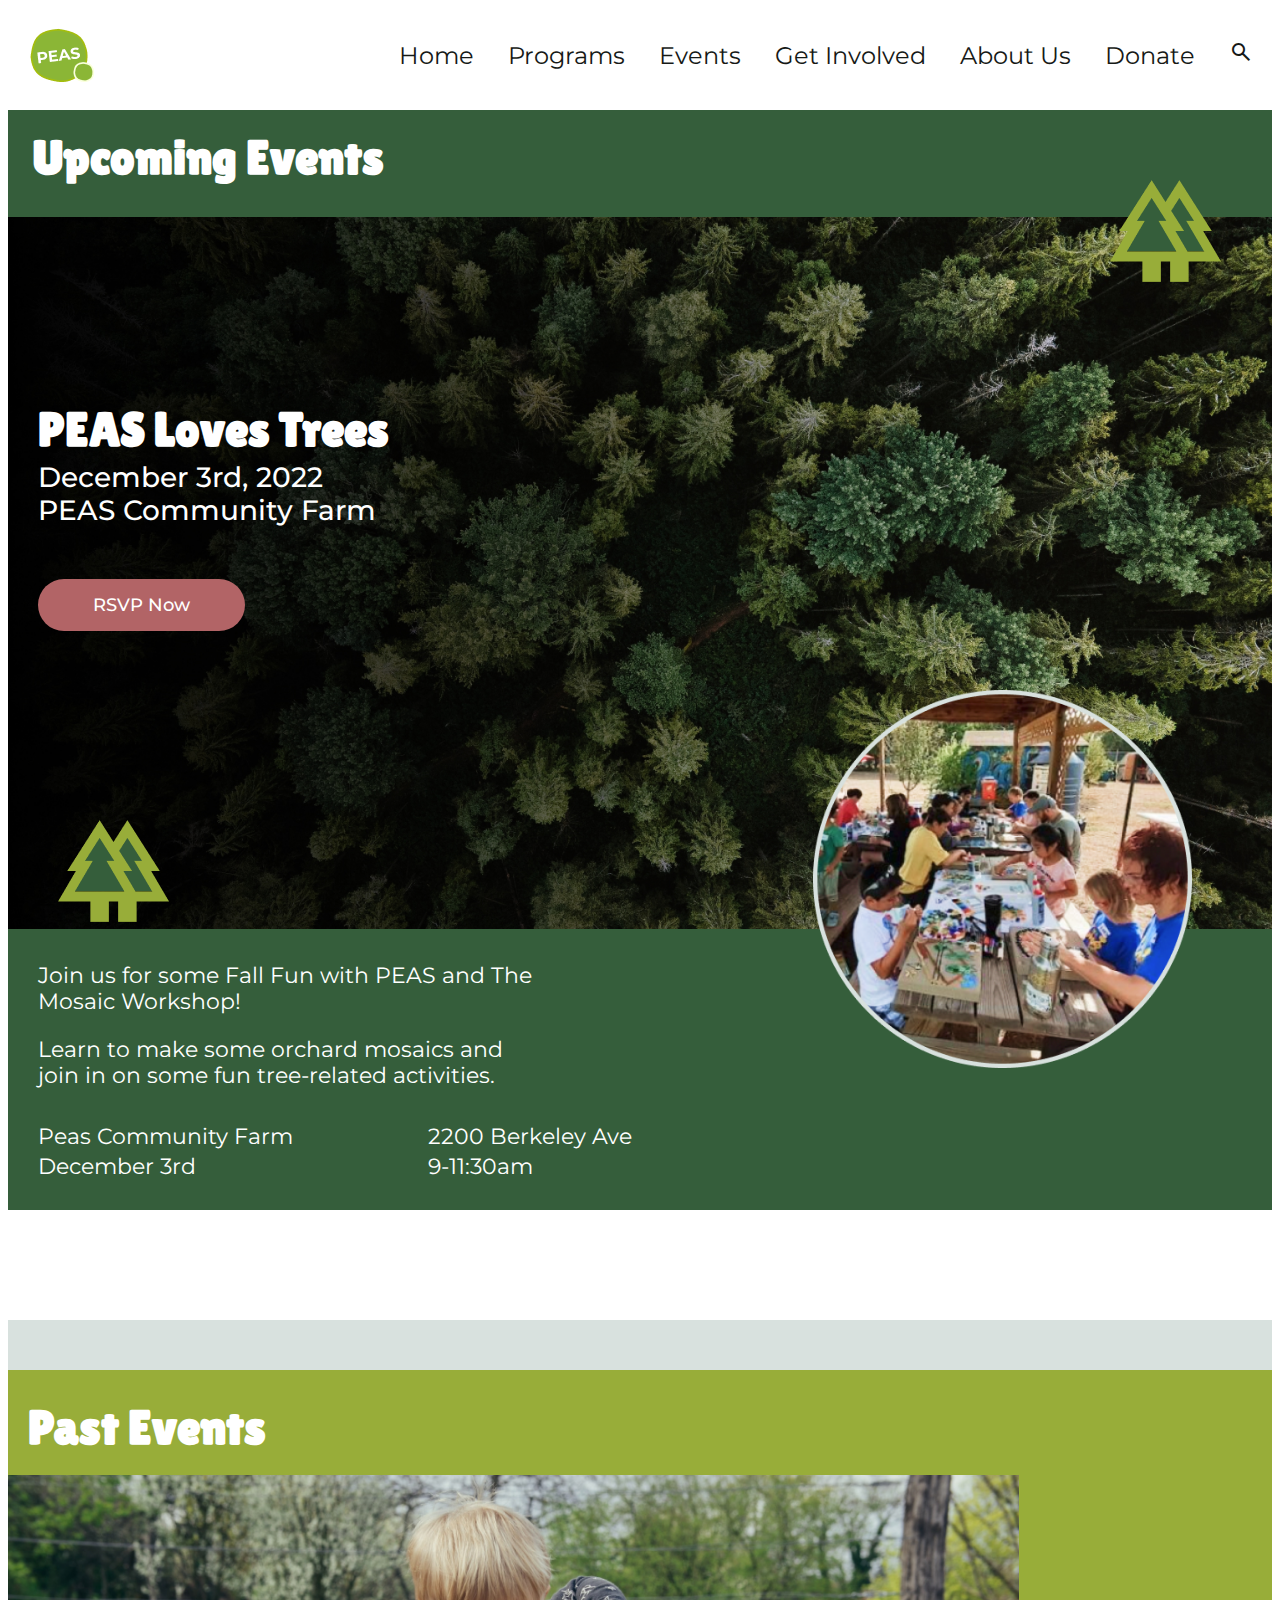
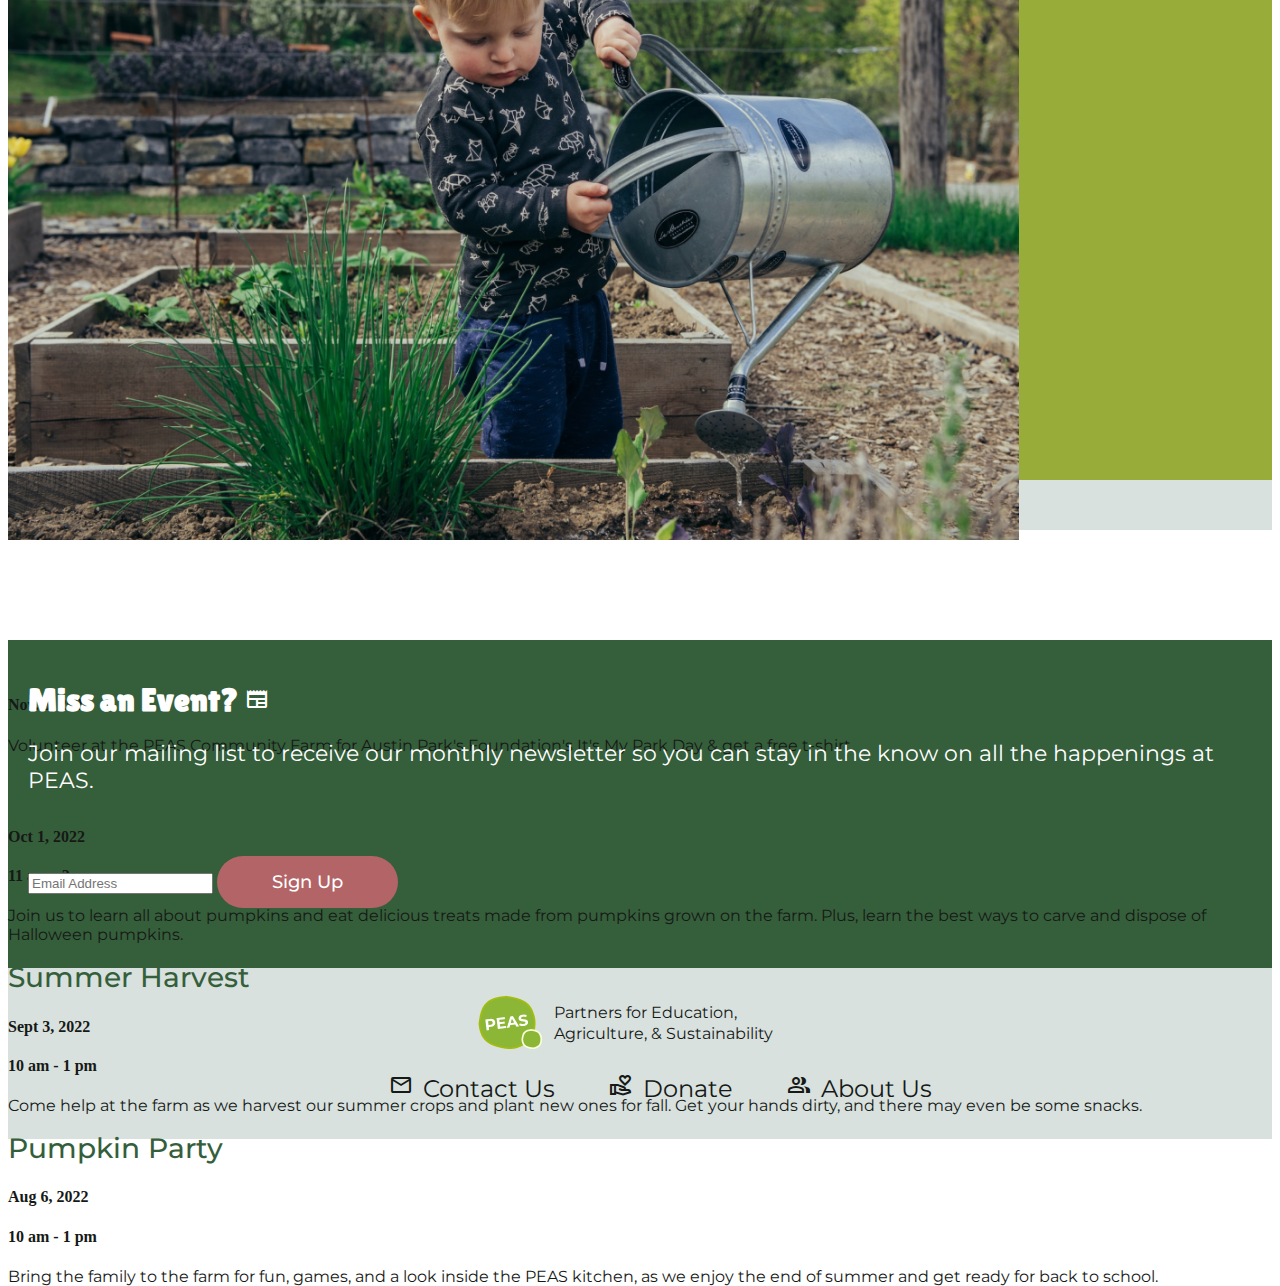
==== events.html @ c5de3082 "Initial Commit" ====
<!DOCTYPE html>
<html lang="en">
  <head>
    <meta charset="UTF-8">
    <meta name="viewport" content="width=device-width, initial-scale=1.0">
    <meta http-equiv="X-UA-Compatible" content="ie=edge">
    <title>Events - PEAS</title>
    <link rel="stylesheet" href="css/style.css">
    <link rel="icon" type="image/x-icon" href="images/Logo.png">
    <link rel="preconnect" href="https://fonts.googleapis.com"><link rel="preconnect" href="https://fonts.gstatic.com" crossorigin><link href="https://fonts.googleapis.com/css2?family=Lilita+One&family=Montserrat:ital,wght@0,400;0,500;0,700;1,400&display=swap" rel="stylesheet">
    <link rel="stylesheet" href="https://fonts.googleapis.com/css2?family=Material+Symbols+Outlined:opsz,wght,FILL,GRAD@20..48,100..700,0..1,-50..200" />
  </head>
  <body>
    <header>
      <img src="images/Logo.png" alt="PEAS logo - PEAS written in white on a green pea">
      <ul>
        <li class="nav">Home</li>
        <li class="nav">Programs</li>
        <li class="nav">Events</li>
        <li class="nav">Get Involved</li>
        <li class="nav">About Us</li>
        <li class="nav"><a href="donate.html">Donate</a></li>
        <li class="nav">
          <span class="material-symbols-outlined">search</span>
        </li>
      </ul>
    </header>

    <main>
      <div id="events-hero">
        <h1 id="hero-headline">Upcoming Events</h1>
        <img src="images/Tree Icon Lg.png" alt="a pine tree icon" id="tree1">
        <img src="images/events-hero.jpg" alt="An overhead shot of a lot of pine trees">
         <div id="upcoming">
          <h1 id="upcoming-headline">PEAS Loves Trees</h1>
          <h2 class="upcoming-copy">December 3rd, 2022</h2>
          <h2 class="upcoming-copy">PEAS Community Farm</h2>
          <button class="btn-large btn-pink">RSVP Now</button>
          <img src="images/Tree Icon Lg.png" alt="a pine tree icon" id="tree2">
        </div> 
        <div id="upcoming-info">
          <h3 class="event-info">Join us for some Fall Fun with PEAS and The Mosaic Workshop!</h3>
          <h3 class="event-info">Learn to make some orchard mosaics and join in on some fun tree-related activities.</h3>
          <div class="info-left">
            <h3>Peas Community Farm</h3>
            <h3>December 3rd</h3>
          </div>
          <div class="info-right">
            <h3>2200 Berkeley Ave</h3>
            <h3>9-11:30am</h3>
          </div>
          <img src="images/Event Detail Image.png" alt="people sitting at outdoor tables doing crafts" id="event-detail">
        </div>
      </div>
      <div id="past-events">
        <div id="past-banner">
          <h1>Past Events</h1>
          <img src="images/kid watering can.png" alt="a small child watering plants in a garden">
          <h1>Last Month:</h1>
          <div class="event-card dark-green">
            <h2>It's My Park Day</h2>
            <h4>Nov. 5, 2022</h4>
            <p>Volunteer at the PEAS Community Farm for Austin Park's Foundation's It's My Park Day & get a free t-shirt.</p>
          </div>
          <div class="event-card light-green">
            <h2>Pumpkin Party</h2>
            <h4>Oct 1, 2022</h4>
            <h4>11 am - 2 pm</h4>
            <p>Join us to learn all about pumpkins and eat delicious treats made from pumpkins grown on the farm. Plus, learn the best ways to carve and dispose of Halloween pumpkins.</p>
          </div>
          <div class="event-card light-green">
            <h2>Summer Harvest</h2>
            <h4>Sept 3, 2022</h4>
            <h4>10 am - 1 pm</h4>
            <p>Come help at the farm as we harvest our summer crops and plant new ones for fall. Get your hands dirty, and there may even be some snacks.</p>
          </div>
          <div class="event-card light-green">
            <h2>Pumpkin Party</h2>
            <h4>Aug 6, 2022</h4>
            <h4>10 am - 1 pm</h4>
            <p>Bring the family to the farm for fun, games, and a look inside the PEAS kitchen, as we enjoy the end of summer and get ready for back to school.</p>
          </div>
        </div>
      </div>
      <div id="events-newsletter">
        <div id="news-left">
          <h1>Miss an Event? <span class="material-symbols-outlined">
          newspaper</span>
          </h1>
          <h3>Join our mailing list to receive our monthly newsletter so you can stay in the know on all the happenings at PEAS.</h3>
        </div>
        <div class="news-right">
          <input type="text" placeholder="Email Address">
          <button class="btn-large btn-pink">Sign Up</button>
        </div>
      </div>
    </main>

    <footer>
      <div class="footer-top">
        <img src="images/Logo.png" alt="PEAS logo - PEAS written in white on a green pea">
        <div class="logo-label">
          <p>Partners for Education,</p> 
          <p>Agriculture, & Sustainability</p>
        </div>
      </div>
      <div class="footer-bottom">
        <ul>
          <li>
            <span class="material-symbols-outlined">mail</span>Contact Us
          </li>
          <li>
            <span class="material-symbols-outlined">volunteer_activism</span>Donate
          </li>
          <li>
            <span class="material-symbols-outlined">group</span>About Us
          </li>
        </ul>
      </div>
    </footer>
  </body>
</html>
---- css/style.css ----
/* Global Styles */

html{
    max-width: 100%;
    color: #161916;
}

a {
    text-decoration: none;
    color: #161916;
}

h1{
    font-family: 'Lilita One', 'Segoe UI', Tahoma, Geneva, Verdana, sans-serif;
    font-size: 48px;
    color: white;
}

h2{
    font-family: 'Montserrat', Arial, Helvetica, sans-serif;
    font-size: 28px;
    font-weight: 500;
    color: white;
}

h3{
    font-family: 'Montserrat', Arial, Helvetica, sans-serif;
    font-size: 22px;
    font-weight: 400;
    color: white;
}

p {
    font-family: 'Montserrat', Arial, Helvetica, sans-serif;
    font-size: 16px;
}

ul {
    text-decoration: none;
}

li {
    text-decoration: none;
    display: inline-block;
    font-family: 'Montserrat', Arial, Helvetica, sans-serif;
    font-size: 24px;
}

main {
    z-index: 2;
}

img {
    max-width: 100%;
}

button {
    border-radius: 35px;
    font-family: 'Montserrat', Arial, Helvetica, sans-serif;
    font-size: 18px;
    font-weight: 500;
}

.btn-large {
    padding: 15px 55px;
    margin: 40px 0;
}

.btn-small {
    padding: 6px 12px;
    font-size: 16px;
    margin: 5px 0;
}

.btn-light {
    background-color: #98AD39;
    border: none;
}

.btn-dark {
    background-color: #355E3B;
    border: none;
    color: white;
}

.btn-pink {
    background-color: #B26466;
    border: none;
    color: white;
}

.btn-outline {
    background-color: white;
    border: 2px solid #355E3B;
    color: #355E3B;;
}

/* Header */
header {
    height: 110px;
    width: 100%;
    max-width: 100%;
    position: fixed;
    top: 0;
    display: flex;
    background-color: white;
    display: flex;
    justify-content: space-between;
    align-items: center;
    padding: 0 20px;
    overflow: hidden;
    z-index: 1;
}

header ul {
    padding-right: 40px;
}

header li {
    margin: 0 15px;
}

/* Hero */
#hero {
    margin-top: 110px;
    max-width: 100%;
    color: white;
    position: relative;
    height: 910px;
    background-color: #355E3B;
    border: 1px solid red;;
}

.hero-img {
    height: 900px;
    width: 1512px;
    max-width: 100%;
}

#hero h1 {
    position: absolute;
    top: 36px;
    left: 30px;
}

#hero h2 {
    position: absolute;
    top: 445px;
    left: 30px;
    color: white;
}

#heart {
    position: absolute;
    top: 0;
    left: 280px;
}

#hero p {
    position: absolute;
    top: 500px;
    left: 30px;
    width: 285px;
}
/* Donate */
#donate {
    background-color: #D8E1DE;
    display: flex;
    justify-content: center;
    align-items: center;
    padding: 60px 10px;
}

#donate h1, h2 {
    color: #355E3B;
    margin-top: 0px;
}

.donation-form {
    max-width: 95%;
    background-color: white;
    border: 3px solid #355E3B;
    border-radius: 8px;
    display: flex;
    padding: 60px 80px;
    box-shadow: 4px 4px 4px #355E3B;
}

.left {
    display: flex;
    flex-direction: column;
    justify-content: flex-start;
    width: 60%;
    padding: 0 10px;
}

.radio {
    font-weight: 500;
}

form {
    font-family: 'Montserrat', Arial, Helvetica, sans-serif;
}

#donate input[type=text] {
    font-size: 16px;
    border: 2px solid #355E3B;
    border-radius: 4px;
    font-family: 'Montserrat', Arial, Helvetica, sans-serif;
    padding: 0 10px;
}

input[type=radio] {
    color: #355E3B;
}

.right {
    width: 40%;
    display: flex;
    justify-content: center;
    align-items: center;
    flex-direction: column;
    padding: 0 30px;
}

.right h2{
    margin-top: 100px;
}

.button-row {
    margin-top: 10px;
}

/* Message & Newsletter */
#msg-news {
    background-color: #355E3B;
    padding: 60px 30px;
    display: flex;
    flex-direction: row;
    justify-content: space-around;
}

#msg-news h2 {
    color: #161916;
}

.message {
    background-color: #B26466;
    width: 55%;
    border-radius: 5px;
    padding: 30px 10px;
    position: relative;
}

.message h2 {
    width: 300px;
    position: absolute;
    top: 80px;
    left: 400px;
    padding-left: 20px;
}

#letter {
    display: flex;
    flex-direction: column;
    justify-content: right;
    align-items: flex-end;
    margin-right: 30px;
    margin-top: -145px;
}

#ltr1 {
    width: 350px;
    text-align: right;
    top: 20px;
    right: 20px;
}

.ltr2 {
    width: 550px;
}

.signature-box {
    display: flex;
    justify-content: center;
    align-items: flex-end;
    flex-direction: row;
    margin-left: 80px;
}

#hand {
    position: absolute;
    bottom: 80px;
    left: 200px;
}

.newsletter {
    background-color:#D8E1DE;
    width: 30%;
    margin-left: 30px;
    border-radius: 5px;
    display: flex;
    flex-direction: column;
    align-items: center;
    justify-content: space-around;
    padding: 40px;
}

.newsletter img {
    margin-top: 20px;
}

.newsletter h2 {
    max-width: 80%;
    text-align: center;
}

#email {
    font-size: 16px;
    border: 3px solid #B26466;
    border-radius: 4px;
    font-family: 'Montserrat', Arial, Helvetica, sans-serif;
    padding: 10px 40px;
}

/* Footer */
footer {
    background-color: #D8E1DE;
    max-height: 220px;
    display: flex;
    flex-direction: column;
    padding: 20px 100px;
}

footer .div {
    display: flex;
    flex-wrap: wrap;
    align-items: center;
    justify-content: center;
}

.footer-top {
    width: 100%;
    display: flex;
    justify-content: center;
    align-items: center;
}

.logo-label {
    width: 250px;
    line-height: 5px;
    margin-left: 10px;
}

.footer-bottom {
    display: flex;
    justify-content: center;

}

footer span {
    margin-right: 10px;
}

footer li {
    margin: 0 25px;
}

/* Events Page Styles */

/* Hero */
#events-hero {
    margin-top: 110px;
    background-color:#355E3B;
    position: relative;
    padding-bottom: 20px;
    height: 1080px;
}

#hero-headline{
    padding-top: 20px;
    margin-left: 25px;
}

#upcoming {
    position: absolute;
    top: 300px;
    left: 30px;
}

#upcoming-headline{
  line-height: 20px;
  margin-top: 10px;
}

#tree1 {
    position: absolute;
    top: 60px;
    right: 50px;
}

#tree2 {
    position: absolute;
    top: 400px;
    left: 20px;
}

.upcoming-copy {
    color: white;
    line-height: 10px;
}

#upcoming-info {
    margin: 30px;
    line-height: 26px;
}

.event-info {
    max-width: 500px;
}

.info-left {
    line-height: 8px;
    position: absolute;
}

.info-right {
    line-height: 8px;
    position: absolute;
    left: 420px;
}

#event-detail {
    position: absolute;
    top: 580px;
    right: 80px;
    max-width: 30%;
}

/* Past Events */
#past-events {
    background-color: #D8E1DE;
    margin-top: 110px;
    padding: 50px 0;
}

#past-banner {
    background-color: #98AD39;
    padding-top: 10px;
    max-height: 700px;
}

#past-banner h1 {
    margin: 20px;
}

#past-banner img {
    max-width: 80%;
}

/* Newsletter */
#events-newsletter {
    margin-top: 110px;
    background-color: #355E3B;
    padding: 20px;
}
#events-newsletter h1 {
    font-size: 32px;
}
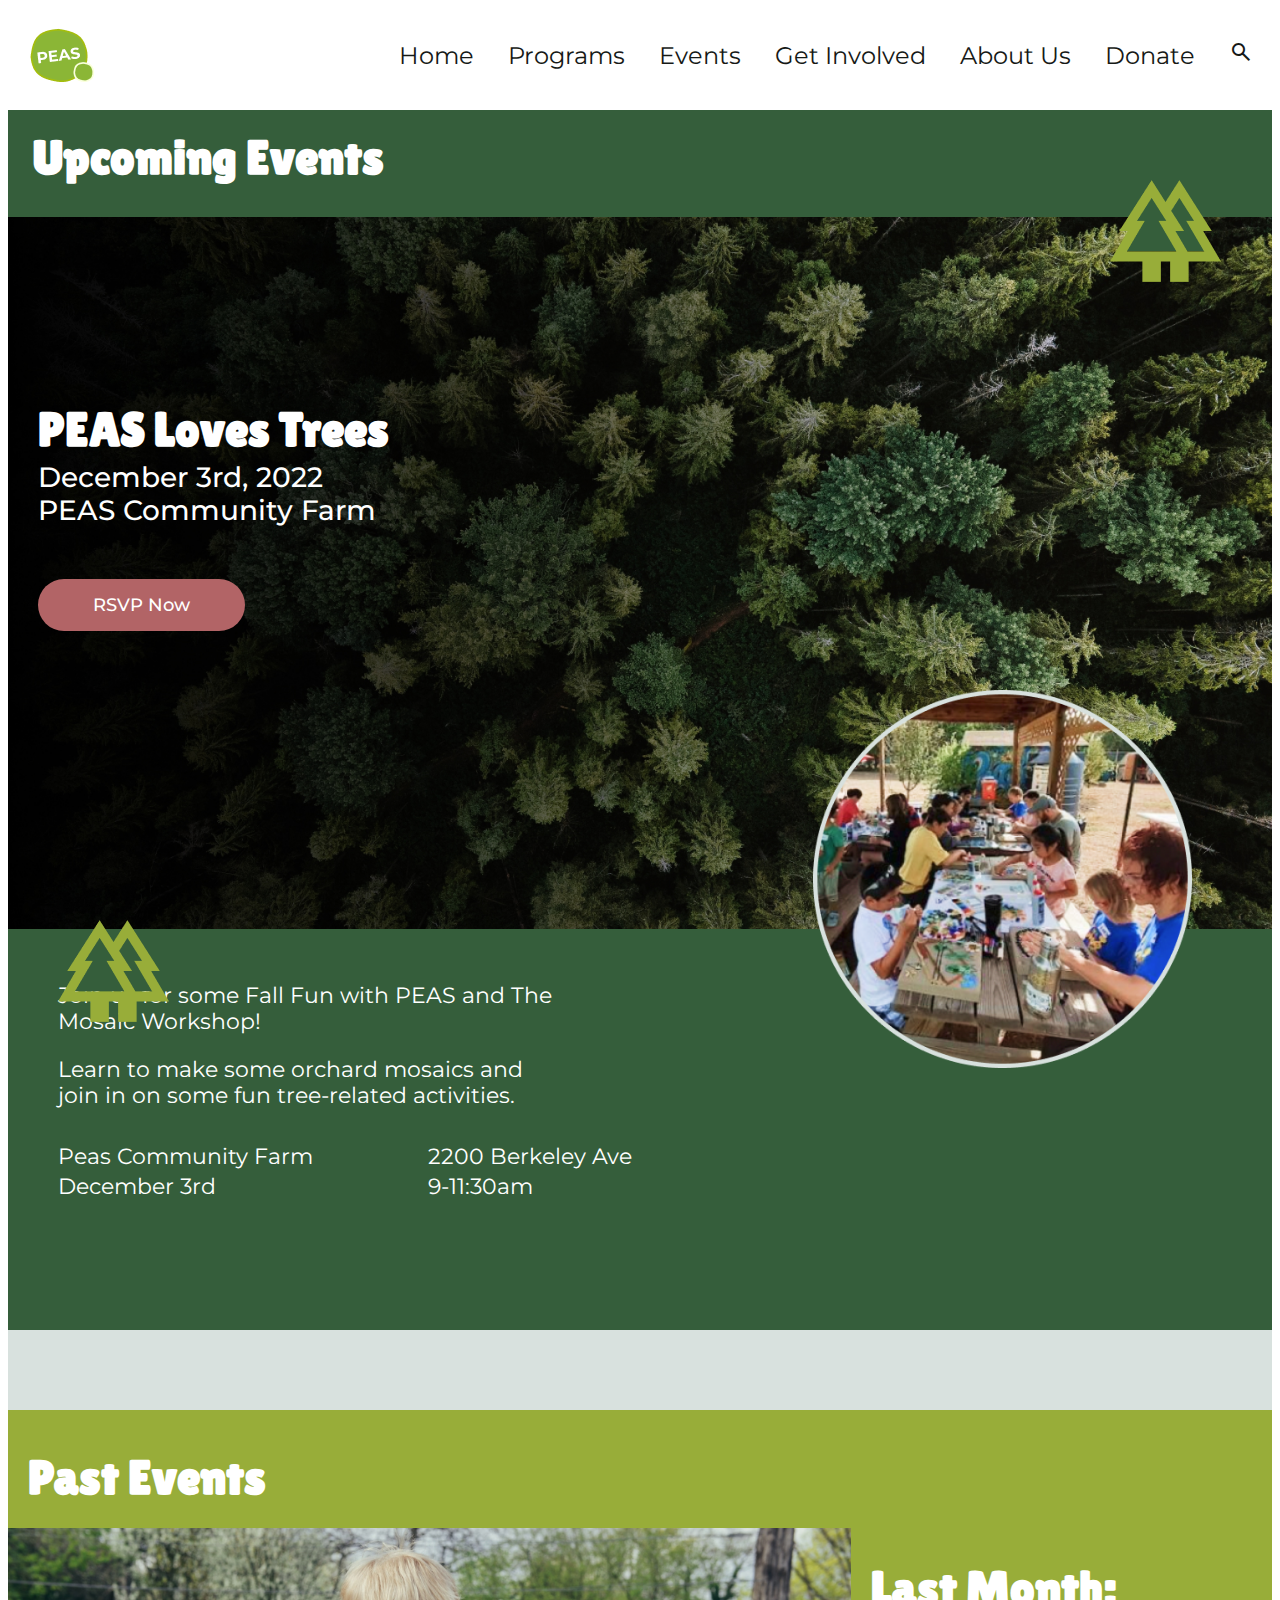
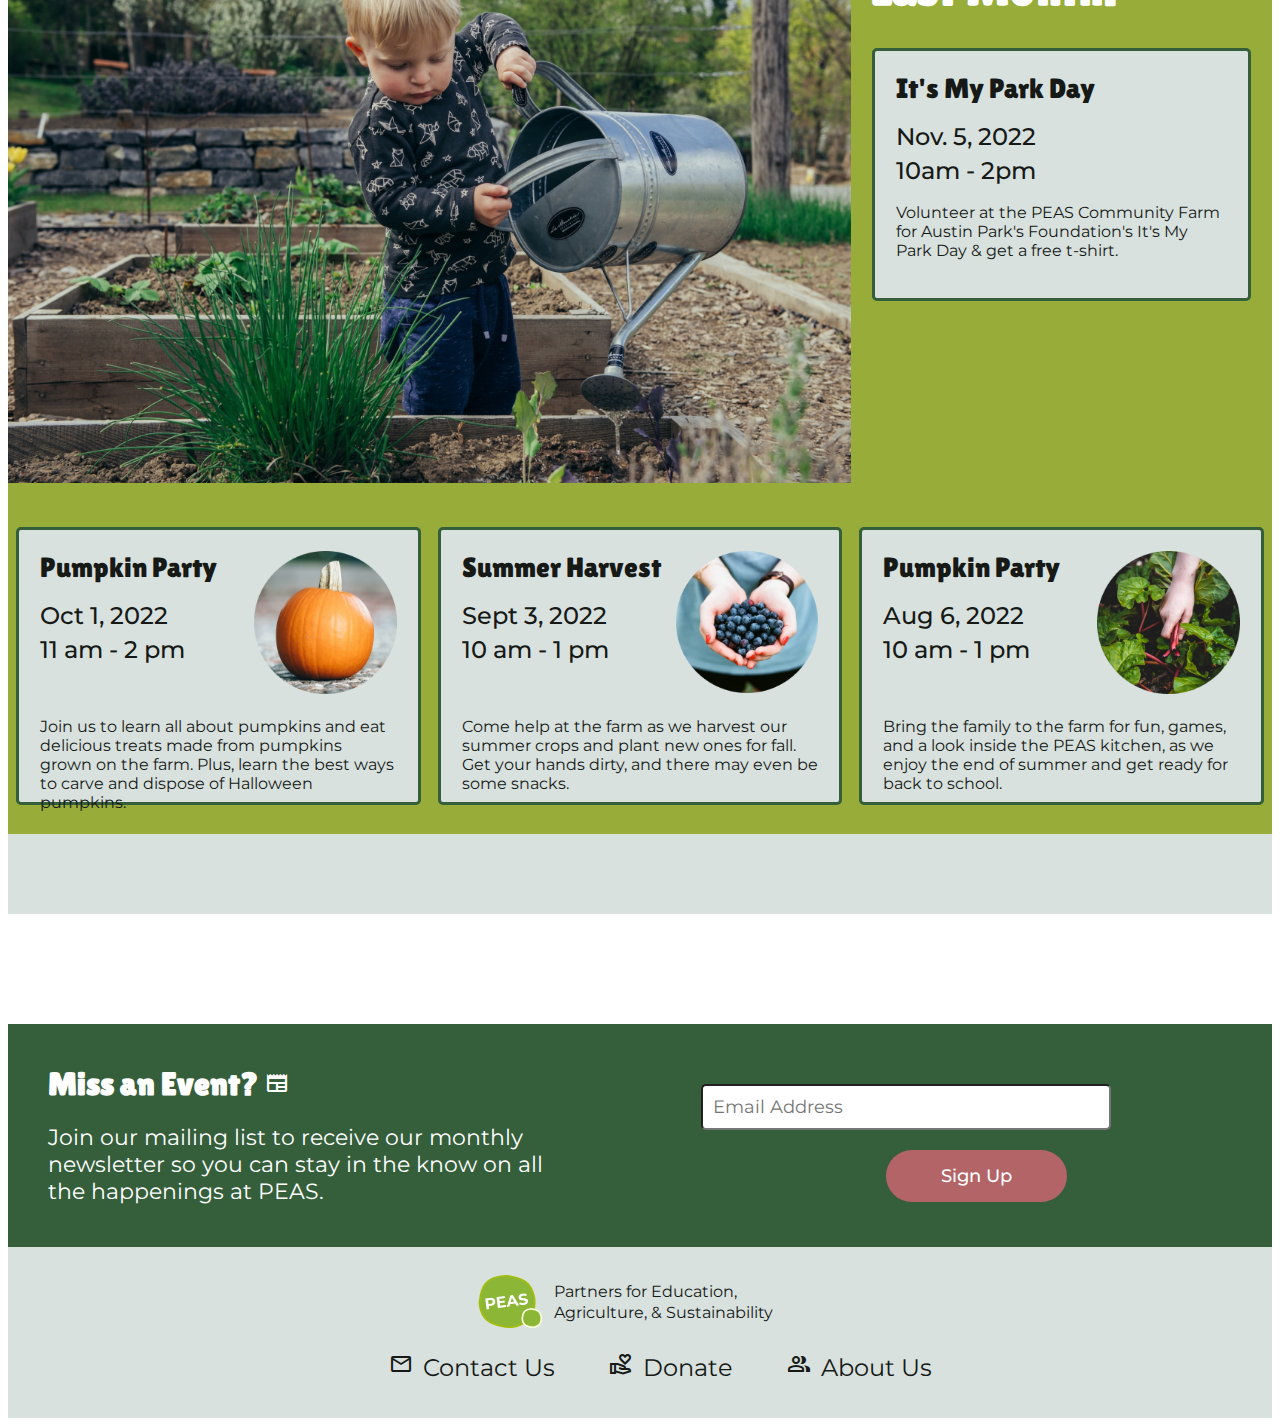
==== commit 82d9a007: "CSS Update" ====
--- a/events.html
+++ b/events.html
@@ -54,31 +54,43 @@
       </div>
       <div id="past-events">
         <div id="past-banner">
-          <h1>Past Events</h1>
-          <img src="images/kid watering can.png" alt="a small child watering plants in a garden">
-          <h1>Last Month:</h1>
-          <div class="event-card dark-green">
-            <h2>It's My Park Day</h2>
-            <h4>Nov. 5, 2022</h4>
-            <p>Volunteer at the PEAS Community Farm for Austin Park's Foundation's It's My Park Day & get a free t-shirt.</p>
+          <h1 id="past-headline">Past Events</h1>
+          <img src="images/kid watering can.png" alt="a small child watering plants in a garden" id="past-img">
+          <div id="past-hero-card">
+            <h1>Last Month:</h1>
+            <div class="event-card dark-green">
+              <h2>It's My Park Day</h2>
+              <h4>Nov. 5, 2022</h4>
+              <h4>10am - 2pm</h4>
+              <p>Volunteer at the PEAS Community Farm for Austin Park's Foundation's It's My Park Day & get a free t-shirt.</p>
+            </div>
+          </div>  
+          <div class="event-card with-picture" id="past-card-1">
+            <div id="event-highlights1">
+              <h2>Pumpkin Party</h2>
+              <h4>Oct 1, 2022</h4>
+              <h4>11 am - 2 pm</h4>
+            </div>
+            <img src="images/pumpkin.png" alt="close up of a pumpkin sitting on the ground" id="ev-img-1">
+            <p id="ev-copy1">Join us to learn all about pumpkins and eat delicious treats made from pumpkins grown on the farm. Plus, learn the best ways to carve and dispose of Halloween pumpkins.</p>
           </div>
-          <div class="event-card light-green">
-            <h2>Pumpkin Party</h2>
-            <h4>Oct 1, 2022</h4>
-            <h4>11 am - 2 pm</h4>
-            <p>Join us to learn all about pumpkins and eat delicious treats made from pumpkins grown on the farm. Plus, learn the best ways to carve and dispose of Halloween pumpkins.</p>
+          <div class="event-card with-picture" id="past-card-2">
+            <div id="event-highlights2">
+              <h2>Summer Harvest</h2>
+              <h4>Sept 3, 2022</h4>
+              <h4>10 am - 1 pm</h4>
           </div>
-          <div class="event-card light-green">
-            <h2>Summer Harvest</h2>
-            <h4>Sept 3, 2022</h4>
-            <h4>10 am - 1 pm</h4>
-            <p>Come help at the farm as we harvest our summer crops and plant new ones for fall. Get your hands dirty, and there may even be some snacks.</p>
+            <img src="images/blueberries.png" alt="close up on a pair of hands holding a lot of blueberries" id="ev-img-2">
+            <p id="ev-copy2">Come help at the farm as we harvest our summer crops and plant new ones for fall. Get your hands dirty, and there may even be some snacks.</p>
           </div>
-          <div class="event-card light-green">
-            <h2>Pumpkin Party</h2>
-            <h4>Aug 6, 2022</h4>
-            <h4>10 am - 1 pm</h4>
-            <p>Bring the family to the farm for fun, games, and a look inside the PEAS kitchen, as we enjoy the end of summer and get ready for back to school.</p>
+          <div class="event-card with-picture" id="past-card-3">
+            <div id="event-highlights3">
+              <h2>Pumpkin Party</h2>
+              <h4>Aug 6, 2022</h4>
+              <h4>10 am - 1 pm</h4>
+            </div>
+            <img src="images/chard.png" alt="close up of some swiss chard being picked by a person's hand" id="ev-img-3">
+            <p id="ev-copy3">Bring the family to the farm for fun, games, and a look inside the PEAS kitchen, as we enjoy the end of summer and get ready for back to school.</p>
           </div>
         </div>
       </div>
@@ -90,8 +102,8 @@
           <h3>Join our mailing list to receive our monthly newsletter so you can stay in the know on all the happenings at PEAS.</h3>
         </div>
         <div class="news-right">
-          <input type="text" placeholder="Email Address">
-          <button class="btn-large btn-pink">Sign Up</button>
+          <input type="text" placeholder="Email Address" id="email-field">
+          <button class="btn-large btn-pink" id="email-btn">Sign Up</button>
         </div>
       </div>
     </main>
--- a/css/style.css
+++ b/css/style.css
@@ -3,6 +3,7 @@
 html{
     max-width: 100%;
     color: #161916;
+    margin: 0 auto;
 }
 
 a {
@@ -374,7 +375,7 @@
     background-color:#355E3B;
     position: relative;
     padding-bottom: 20px;
-    height: 1080px;
+    height: 1200px;
 }
 
 #hero-headline{
@@ -401,7 +402,7 @@
 
 #tree2 {
     position: absolute;
-    top: 400px;
+    top: 500px;
     left: 20px;
 }
 
@@ -411,8 +412,9 @@
 }
 
 #upcoming-info {
-    margin: 30px;
+    margin: 50px;
     line-height: 26px;
+    padding-bottom: 40px;
 }
 
 .event-info {
@@ -440,22 +442,128 @@
 /* Past Events */
 #past-events {
     background-color: #D8E1DE;
-    margin-top: 110px;
-    padding: 50px 0;
+    padding: 80px 0;
+}
+
+#past-events h2 {
+    color: #161916;
+    font-family: 'Lilita One', 'Segoe UI', Tahoma, Geneva, Verdana, sans-serif;
 }
 
 #past-banner {
     background-color: #98AD39;
-    padding-top: 10px;
-    max-height: 700px;
-}
-
-#past-banner h1 {
+    padding: 20px 0;
+    margin: 0 auto;
+    display: grid;
+    min-height: 800px;
+    grid-template-rows: 10% 60% 30%;
+    grid-template-columns: 1fr 1fr 1fr;
+    grid-template-areas: 
+    "past-headline past-headline past-headline"
+    "past-img past-img past-hero-card"
+    "past-card-1 past-card-2 past-card-3";
+}
+
+#past-headline  {
     margin: 20px;
-}
-
-#past-banner img {
-    max-width: 80%;
+    grid-area: past-headline;
+}
+
+#past-img {
+    grid-area: past-img;
+}
+
+#past-hero-card {
+    grid-area: past-hero-card;
+    margin-left 10px;
+}
+
+#past-hero-card h1 {
+    margin-left: 20px;
+}
+
+#past-card-1 {
+    grid-area: past-card-1;
+    display: grid;
+    margin: 2%;
+    grid-template-rows: 65% 35%;
+    grid-template-columns: 60% 40%;
+    grid-template-areas: 
+    "event-highlights1 ev-img-1"
+    "ev-copy1 ev-copy1";
+}
+
+#past-card-2 {
+    grid-area: past-card-2;
+    display: grid;
+    margin: 2%;
+   grid-template-rows: 65% 35%;
+    grid-template-columns: 60% 40%;
+    grid-template-areas: 
+    "event-highlights2 ev-img-2"
+    "ev-copy2 ev-copy2";
+}
+
+#past-card-3 {
+    grid-area: past-card-3;
+    display: grid;
+    margin: 2%;
+    grid-template-rows: 65% 35%;
+    grid-template-columns: 60% 40%;
+    grid-template-areas: 
+    "event-highlights3 ev-img-3"
+    "ev-copy3 ev-copy3";
+}
+
+.event-card {
+background-color: #D8E1DE;
+border-radius: 5px;
+border: 3px solid #355E3B;
+margin: 5%;
+padding: 5%;
+}
+
+.event-card h4 {
+    font-family: 'Montserrat', Arial, Helvetica, sans-serif;
+    font-weight: 500;
+    font-size: 24px;
+    line-height: 2px;
+}
+
+#event-highlights1 {
+    grid-area: event-highlights1;
+}
+
+#event-highlights2 {
+    grid-area: event-highlights2;
+}
+
+#event-highlights3 {
+    grid-area: event-highlights3;
+}
+
+#ev-img-1 {
+    grid-area: ev-img-1;
+}
+
+#ev-img-2 {
+    grid-area: ev-img-2;
+}
+
+#ev-img-3 {
+    grid-area: ev-img-3;
+}
+
+#ev-copy1 {
+    grid-area: ev-copy1;
+}
+
+#ev-copy2 {
+    grid-area: ev-copy2;
+}
+
+#ev-copy3 {
+    grid-area: ev-copy3;
 }
 
 /* Newsletter */
@@ -463,7 +571,41 @@
     margin-top: 110px;
     background-color: #355E3B;
     padding: 20px;
+    display: grid;
+    grid-template-rows: 1fr;
+    grid-template-columns: 55% 45%;
+    grid-template-areas: 
+    "news-left news-right";
 }
 #events-newsletter h1 {
     font-size: 32px;
+}
+
+#events-newsletter h3 {
+    max-width: 80%;
+}
+
+#news-left {
+    grid-area: news-left;
+    padding: 0 20px;
+}
+
+#news-right {
+    grid-area: news-right;
+}
+
+#email-field {
+    color:#161916;
+    border-radius: 5px;
+    font-family: 'Montserrat', Arial, Helvetica, sans-serif;
+    font-weight: 400;
+    font-size: 18px;
+    padding: 10px;
+    width: 70%;
+    margin-top: 40px;
+}
+
+#email-btn {
+    display: block;
+    margin: 20px auto; 
 }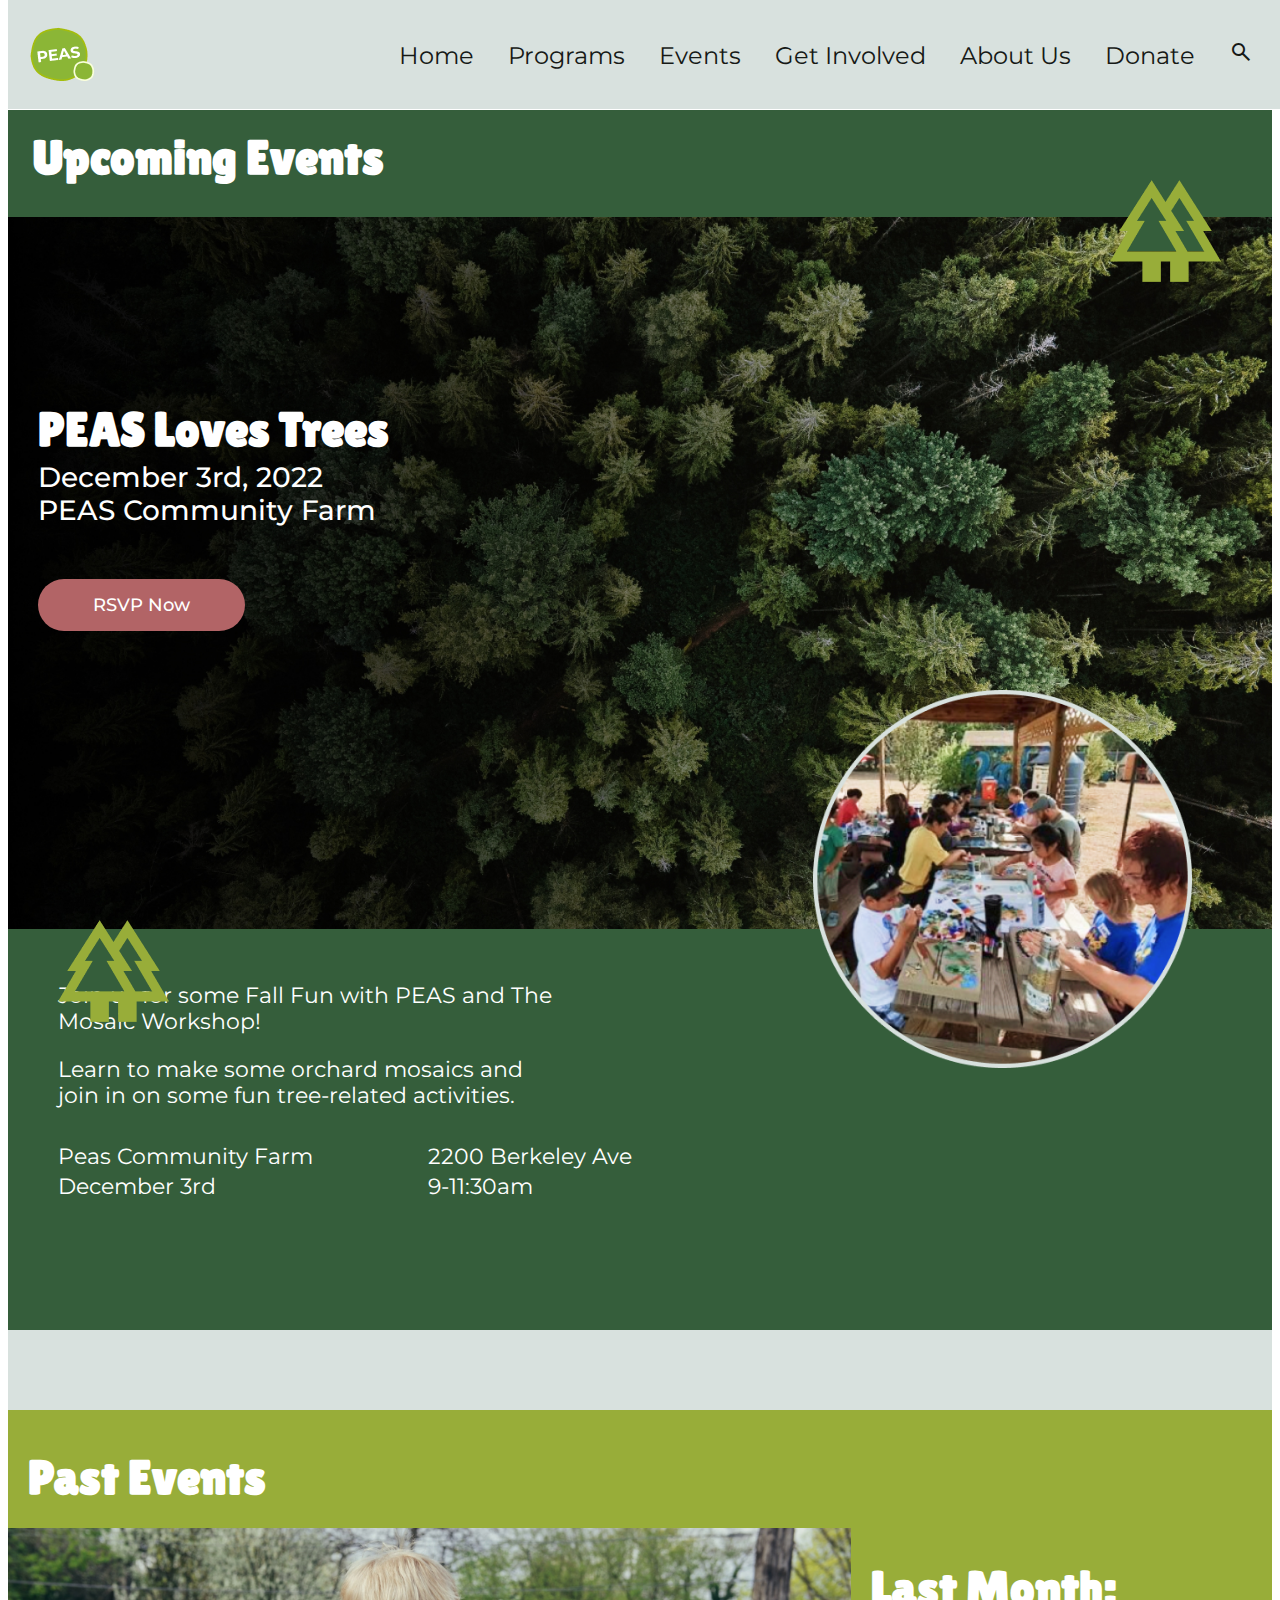
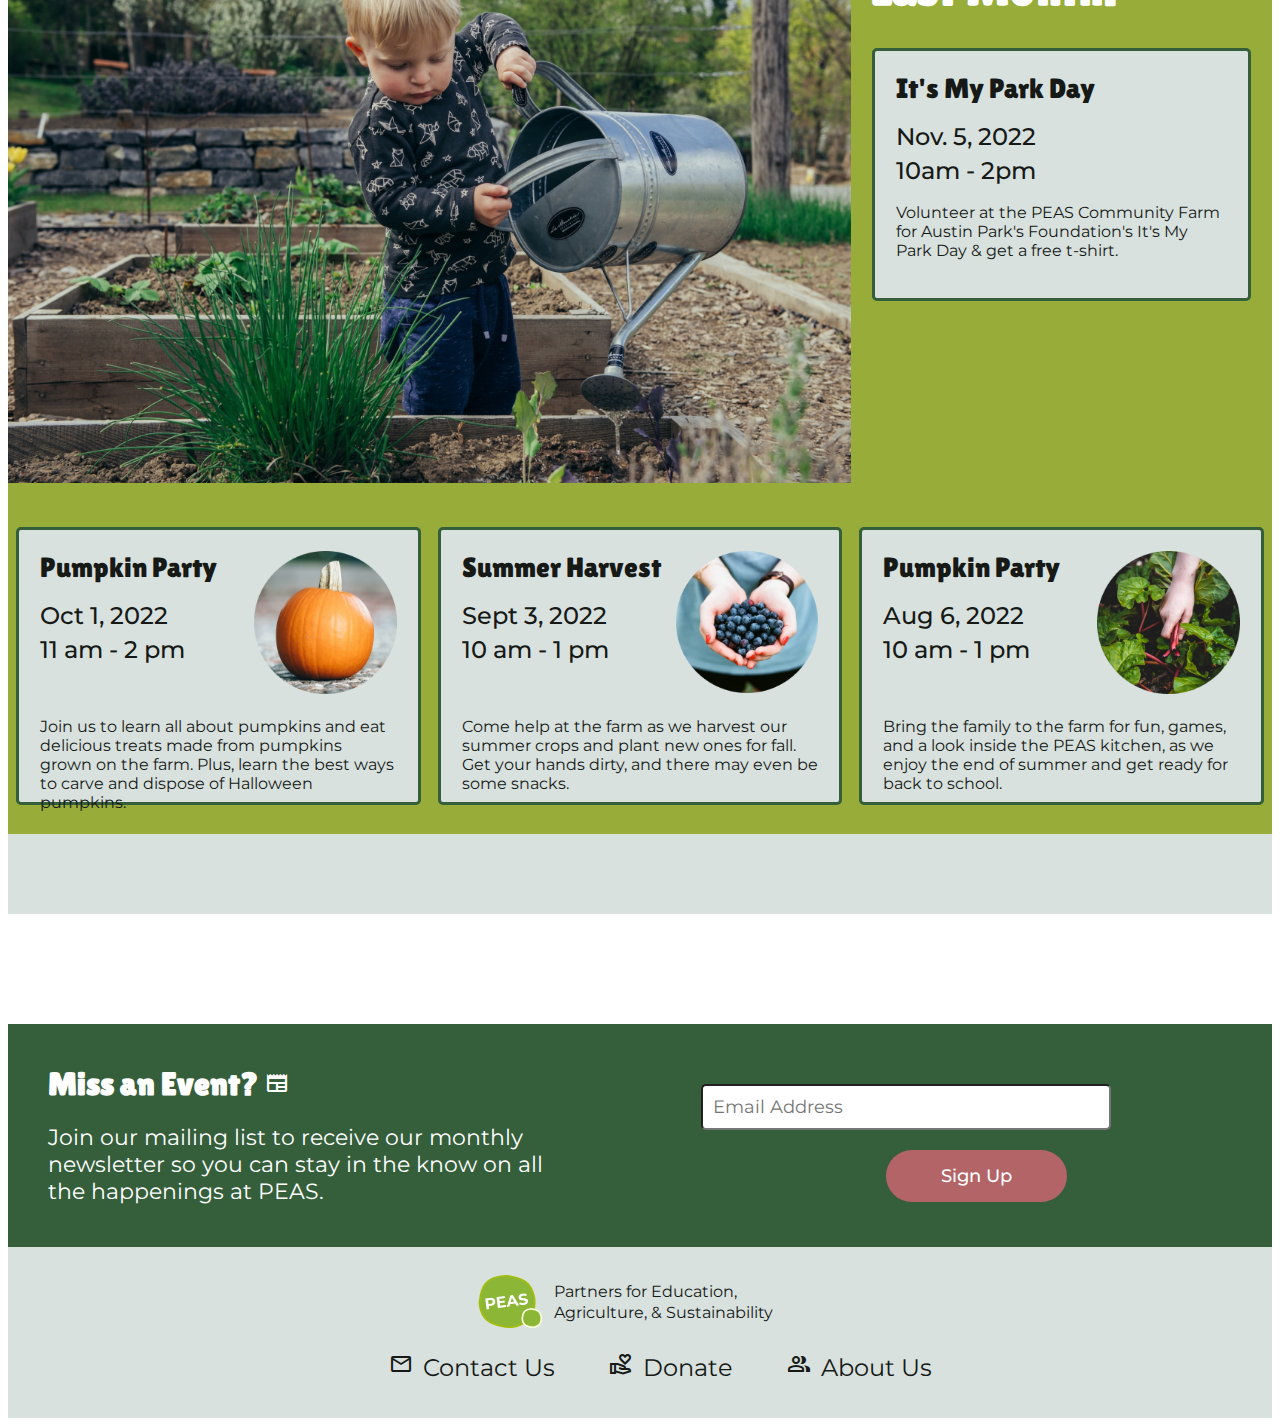
==== commit 9eb9e62e: "Javascript addition" ====
--- a/events.html
+++ b/events.html
@@ -12,18 +12,34 @@
   </head>
   <body>
     <header>
-      <img src="images/Logo.png" alt="PEAS logo - PEAS written in white on a green pea">
-      <ul>
-        <li class="nav">Home</li>
-        <li class="nav">Programs</li>
-        <li class="nav">Events</li>
-        <li class="nav">Get Involved</li>
-        <li class="nav">About Us</li>
-        <li class="nav"><a href="donate.html">Donate</a></li>
-        <li class="nav">
-          <span class="material-symbols-outlined">search</span>
-        </li>
-      </ul>
+      <div class="menu">
+        <img src="images/Logo.png" alt="PEAS logo - PEAS written in white on a green pea">
+        <ul>
+          <li class="nav">Home</li>
+          <li class="nav" id="programs">Programs</li>
+          <li class="nav">Events</li>
+          <li class="nav" id="getInvolved">Get Involved</li>
+          <li class="nav">About Us</li>
+          <li class="nav"><a href="donate.html">Donate</a></li>
+          <li class="nav">
+           <span class="material-symbols-outlined">search</span>
+          </li>
+        </ul>
+      </div>
+      <div class="dropdown hidden" id="programsDropdown">
+        <ul class="dropdownContent">
+          <li>School Programs</li>
+          <li>Community Farm</li>
+          <li>Camps</li>
+        </ul>
+      </div>
+      <div class="dropdown hidden" id="getInvolvedDropdown">
+          <ul class="dropdownContent">
+            <li>Volunteer</li>
+            <li>Job Opportunities</li>
+            <li>Register</li>
+          </ul>
+      </div>
     </header>
 
     <main>
@@ -130,5 +146,7 @@
         </ul>
       </div>
     </footer>
+    <script src="https://ajax.googleapis.com/ajax/libs/jquery/3.6.1/jquery.min.js"></script>
+    <script src="js/index.js"></script>
   </body>
 </html>--- a/css/style.css
+++ b/css/style.css
@@ -103,22 +103,67 @@
     max-width: 100%;
     position: fixed;
     top: 0;
-    display: flex;
-    background-color: white;
+    z-index: 1;
+}
+
+.menu {
+    width: 100%;
     display: flex;
     justify-content: space-between;
     align-items: center;
-    padding: 0 20px;
-    overflow: hidden;
-    z-index: 1;
-}
-
-header ul {
+    padding: 20px;
+    background-color: #D8E1DE;
+}
+
+.menu ul {
     padding-right: 40px;
 }
 
-header li {
+.menu li {
     margin: 0 15px;
+}
+
+.menu li:hover {
+    border-bottom: 2px solid #98AD39;
+    padding-bottom: 5px;
+    margin-bottom: -7px;
+}
+
+
+.dropdown {
+    position: relative;
+    display: block;  
+}
+
+.dropdownContent {
+    background-color: #98AD39;
+    color: #D8E1DE;
+    font-size: 20px;
+    max-width: 250px;
+    text-align: center;
+    display: block;
+    z-index: 2;
+    padding: 15px 5px;
+   }
+
+.dropdownContent li {
+    margin: 10px 0px;
+}
+
+#programsDropdown {
+    position: relative;
+    top: -45px;
+    left: 580px;
+}
+   
+#getInvolvedDropdown {
+    position: relative;
+    top: -45px;
+    left: 852px;
+}
+
+.hidden {
+    display: none;
 }
 
 /* Hero */
